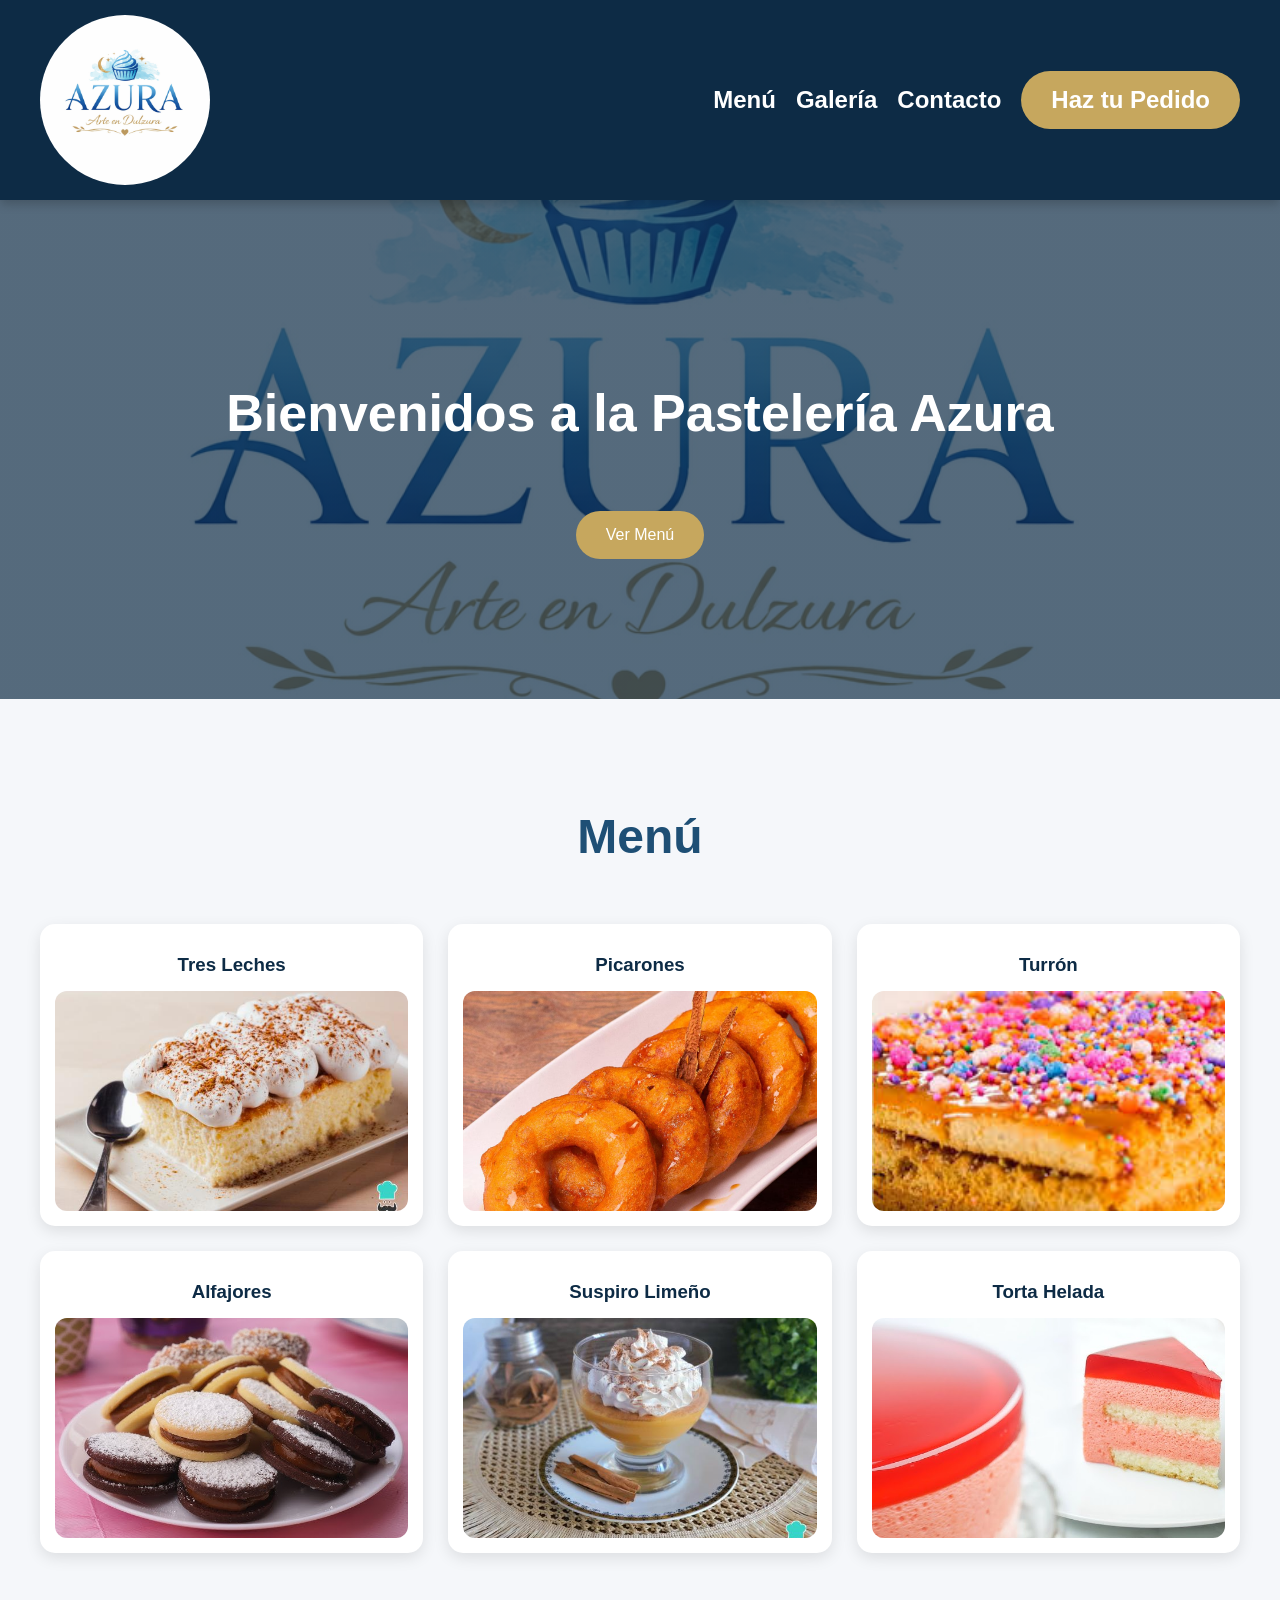
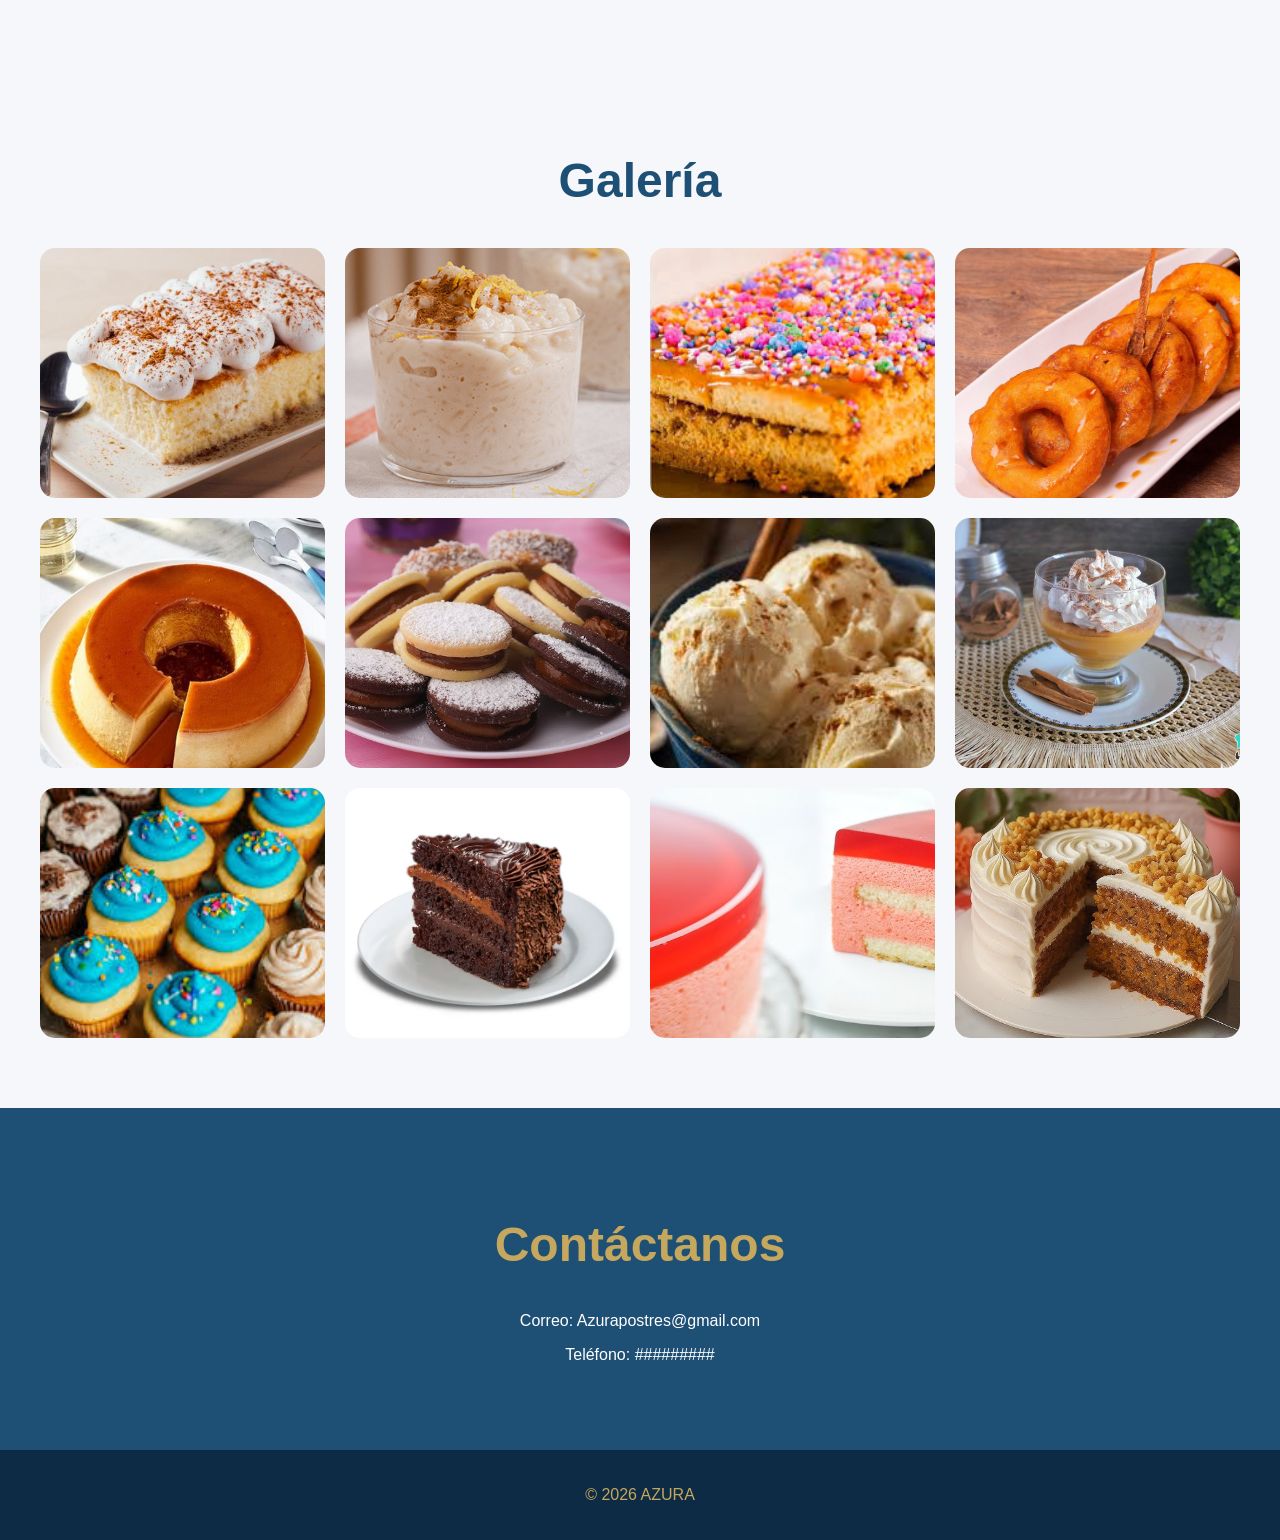
==== index.html @ 16579ecd "Primer commit" ====
<!DOCTYPE html>
<html lang="es">
<head>
<meta charset="UTF-8">
<meta name="viewport" content="width=device-width, initial-scale=1.0">
<title>Pastelería Azura</title>
<link rel="stylesheet" href="estilos.css">
</head>

<body>

<header class="header">
    <img src="images/azura.png" alt="Logo del Restaurante" class="header__logo">

    <nav class="header__nav">
        <a href="#menu" class="header__link">Menú</a>
        <a href="#galeria" class="header__link">Galería</a>
        <a href="#contacto" class="header__link">Contacto</a>
        <a href="pedidos.html" class="hero__button">Haz tu Pedido</a>
    </nav>
</header>

<section id="portada" class="hero">
    <h1 class="hero__title">Bienvenidos a la Pastelería Azura</h1>
    <a href="#menu" class="hero__button">Ver Menú</a>
</section>

<section id="menu">
    <h2>Menú</h2>

    <div class="menu-grid">

        <div class="menu__item">
            <h3 class="menu__name">Tres Leches</h3>
            <img src="images/tres leches.jpg" class="menu__image">
            <div class="menu__info">
                <p>Suave, cremoso e irresistible.</p>
                <span class="menu__price">S/10.90</span>
            </div>
        </div>

        <div class="menu__item">
            <h3 class="menu__name">Picarones</h3>
            <img src="images/picarones.avif" class="menu__image">
            <div class="menu__info">
                <p>Crujientes con miel artesanal.</p>
                <span class="menu__price">S/12.90</span>
            </div>
        </div>

        <div class="menu__item">
            <h3 class="menu__name">Turrón</h3>
            <img src="images/turron.jfif" class="menu__image">
            <div class="menu__info">
                <p>Dulce tradicional peruano.</p>
                <span class="menu__price">S/14.90</span>
            </div>
        </div>

        <div class="menu__item">
            <h3 class="menu__name">Alfajores</h3>
            <img src="images/alfajores.jpg" class="menu__image">
            <div class="menu__info">
                <p>Rellenos de manjar blanco.</p>
                <span class="menu__price">S/18.90</span>
            </div>
        </div>

        <div class="menu__item">
            <h3 class="menu__name">Suspiro Limeño</h3>
            <img src="images/suspiro limeño.jpg" class="menu__image">
            <div class="menu__info">
                <p>Manjar blanco y merengue.</p>
                <span class="menu__price">S/13.90</span>
            </div>
        </div>

        <div class="menu__item">
            <h3 class="menu__name">Torta Helada</h3>
            <img src="images/torta helada.jpg" class="menu__image">
            <div class="menu__info">
                <p>Bizcocho con gelatina y crema.</p>
                <span class="menu__price">S/16.90</span>
            </div>
        </div>

    </div>
</section>
<section id="galeria">
    <h2>Galería</h2>

    <div class="galeria-grid">

        <img src="images/tres leches.jpg">
        <img src="images/arroz leche.jpg">
        <img src="images/turron.jfif">
        <img src="images/picarones.avif">
        <img src="images/crema volteada.jpg">
        <img src="images/alfajores.jpg">
        <img src="images/queso helado.jfif">
        <img src="images/suspiro limeño.jpg">
        <img src="images/cupcake.jfif">
        <img src="images/torta choco.webp">
        <img src="images/torta helada.jpg">
        <img src="images/torta zana.jpg">

    </div>
</section>

<section id="contacto">
    <h2>Contáctanos</h2>
    <p>Correo: Azurapostres@gmail.com</p>
    <p>Teléfono: #########</p>
</section>

<footer>
    <p>© 2026 AZURA</p>
</footer>

</body>
</html>
---- estilos.css ----
html{
    scroll-behavior:smooth;
}

body{
    margin:0;
    padding:0;
    font-family:'Segoe UI',sans-serif;
    background:#F5F7FA;
    color:#0D2B45;
}

/* ================= HEADER ================= */

header{
    position:sticky;
    top:0;
    z-index:1000;
    display:flex;
    justify-content:space-between;
    align-items:center;
    padding:15px 40px;
    background:#0D2B45;
    box-shadow:0 4px 10px rgba(0,0,0,.2);
}

.header__logo{
    width:170px;
    height:170px;
    object-fit:cover;
    border-radius:50%;
    transition:.4s;
}

.header__logo:hover{
    transform:rotate(8deg) scale(1.05);
}

.header__nav{
    display:flex;
    align-items:center;
    justify-content:center;
    gap:20px;
    flex-wrap:nowrap;
}

.header__nav a{
    position:relative;
    color:white;
    text-decoration:none;
    font-size:24px;
    font-weight:bold;
    transition:.3s;
}

.header__nav a:hover{
    color:#C6A75E;
}

.header__nav a{
    margin:0;
    text-decoration:none;
    color:white;
    font-size:24px;
    font-weight:bold;
    position:relative;
    transition:.3s;
    white-space:nowrap;
}

.header__nav a:hover::after{
    width:100%;
}

/* ================= HERO ================= */

#portada{
    padding:140px 20px;
    text-align:center;
    color:white;
    background:
    linear-gradient(rgba(13,43,69,.7),rgba(13,43,69,.7)),
    url("images/azura.png");
    background-size:cover;
    background-position:center;
}

#portada h1{
    font-size:52px;
    animation:aparecer 2s;
}

#portada p{
    font-size:28px;
    color:#C6A75E;
    animation:aparecer 3s;
}

.hero__button{
    display:inline-block;
    margin-top:25px;
    padding:15px 30px;
    text-decoration:none;
    color:white;
    background:#C6A75E;
    border-radius:30px;
    transition:.3s;
}

.hero__button:hover{
    background:#a98a46;
    transform:scale(1.1);
}

/* ================= GENERAL ================= */

section{
    padding:70px 20px;
    text-align:center;
}

h2{
    font-size:48px;
    color:#1E4F75;
}

/* ================= MENU GRID ================= */

.menu-grid{
    display:grid;
    grid-template-columns:repeat(auto-fit,minmax(250px,1fr));
    gap:25px;
    max-width:1200px;
    margin:auto;
    padding:20px;
}

.menu__item{
    position:relative;
    display:grid;
    grid-template-rows:auto auto 1fr;
    background:white;
    padding:15px;
    border-radius:15px;
    box-shadow:0 5px 15px rgba(0,0,0,.1);
    transition:.4s;
}

.menu__item:hover{
    transform:translateY(-10px);
}

.menu__image{
    width:100%;
    height:220px;
    object-fit:cover;
    border-radius:12px;
}

.menu__name{
    margin:15px 0;
}

.menu__info{
    position:absolute;
    inset:0;
    display:flex;
    flex-direction:column;
    justify-content:center;
    align-items:center;
    background:rgba(13,43,69,.95);
    color:white;
    border-radius:15px;
    opacity:0;
    transition:.4s;
    text-align:center;
}

.menu__item:hover .menu__info{
    opacity:1;
}

.menu__price{
    color:#C6A75E;
    font-size:22px;
    font-weight:bold;
}

/* ================= GALERIA ================= */

.galeria-grid{
    display:grid;
    grid-template-columns:repeat(auto-fit,minmax(250px,1fr));
    gap:20px;
    max-width:1200px;
    margin:auto;
}

.galeria-grid img{
    width:100%;
    height:250px;
    object-fit:cover;
    border-radius:15px;
    transition:.4s;
}

.galeria-grid img:hover{
    transform:scale(1.08) rotate(2deg);
}

/* ================= PEDIDOS ================= */

#pedido{
    background:#F0F4F8;
}

.formulario{
    max-width:600px;
    margin:auto;
    display:flex;
    flex-direction:column;
    gap:20px;
}

.formulario input,
.formulario select,
.formulario textarea{
    padding:15px;
    font-size:16px;
    font-family:'Segoe UI',sans-serif;
    border:none;
    border-radius:12px;
    background:white;
    box-shadow:0 3px 10px rgba(0,0,0,.1);
}

.formulario textarea{
    min-height:120px;
    resize:vertical;
}

.formulario input:focus,
.formulario select:focus,
.formulario textarea:focus{
    outline:none;
    border:2px solid #C6A75E;
}

.formulario button{
    padding:15px;
    border:none;
    border-radius:30px;
    background:#0D2B45;
    color:white;
    font-size:18px;
    cursor:pointer;
    transition:.3s;
}

.formulario button:hover{
    background:#C6A75E;
    transform:scale(1.05);
}

/* ================= CONTACTO ================= */

#contacto{
    background:#1E4F75;
    color:white;
}

#contacto h2{
    color:#C6A75E;
}

/* ================= FOOTER ================= */

footer{
    padding:20px;
    text-align:center;
    background:#0D2B45;
    color:#C6A75E;
}

/* ================= ANIMACION ================= */

@keyframes aparecer{
    from{
        opacity:0;
        transform:translateY(30px);
    }

    to{
        opacity:1;
        transform:translateY(0);
    }
}

/* ================= RESPONSIVE ================= */

@media (max-width:767px){

    header{
        flex-direction:column;
        padding:10px;
    }

    .header__logo{
        width:80px;
        height:80px;
        margin-bottom:10px;
    }

    .header__nav{
        flex-wrap:wrap;
        justify-content:center;
        gap:10px;
    }

    .header__nav a{
        font-size:16px;
    }

    #portada{
        padding:100px 15px;
    }

    #portada h1{
        font-size:32px;
    }

    #portada p{
        font-size:20px;
    }

    h2{
        font-size:32px;
    }

    .menu-grid,
    .galeria-grid{
        grid-template-columns:1fr;
    }

    .formulario{
        width:90%;
    }
}

@media (min-width:768px) and (max-width:1199px){

    .header__logo{
        width:140px;
        height:140px;
    }

    .header__nav a{
        font-size:20px;
    }

    #portada h1{
        font-size:42px;
    }

    h2{
        font-size:40px;
    }

    .menu-grid{
        grid-template-columns:repeat(2,1fr);
    }

    .galeria-grid{
        grid-template-columns:repeat(2,1fr);
    }
}

@media (min-width:1200px){

    .menu-grid{
        grid-template-columns:repeat(3,1fr);
    }

    .galeria-grid{
        grid-template-columns:repeat(4,1fr);
    }
}

@media (min-width:1400px){

    .menu-grid,
    .galeria-grid{
        max-width:1400px;
    }

    #portada h1{
        font-size:60px;
    }
}
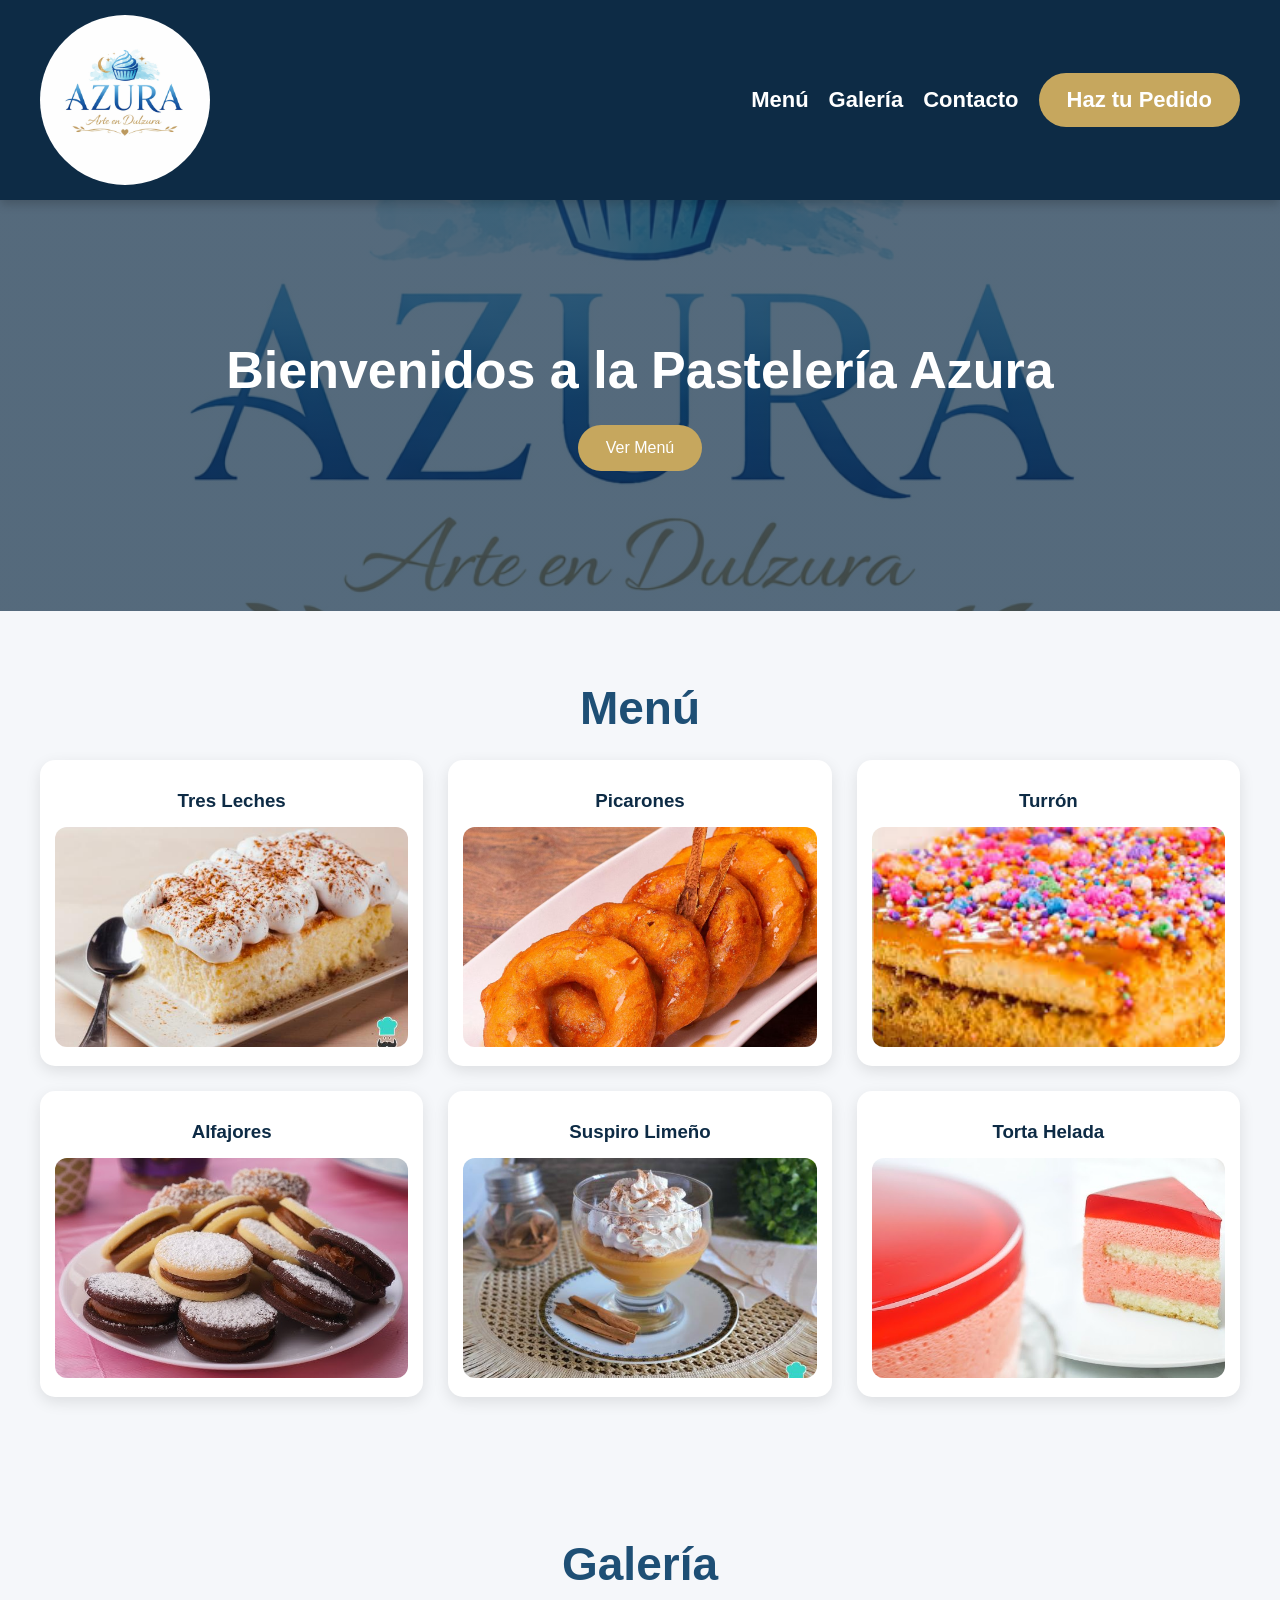
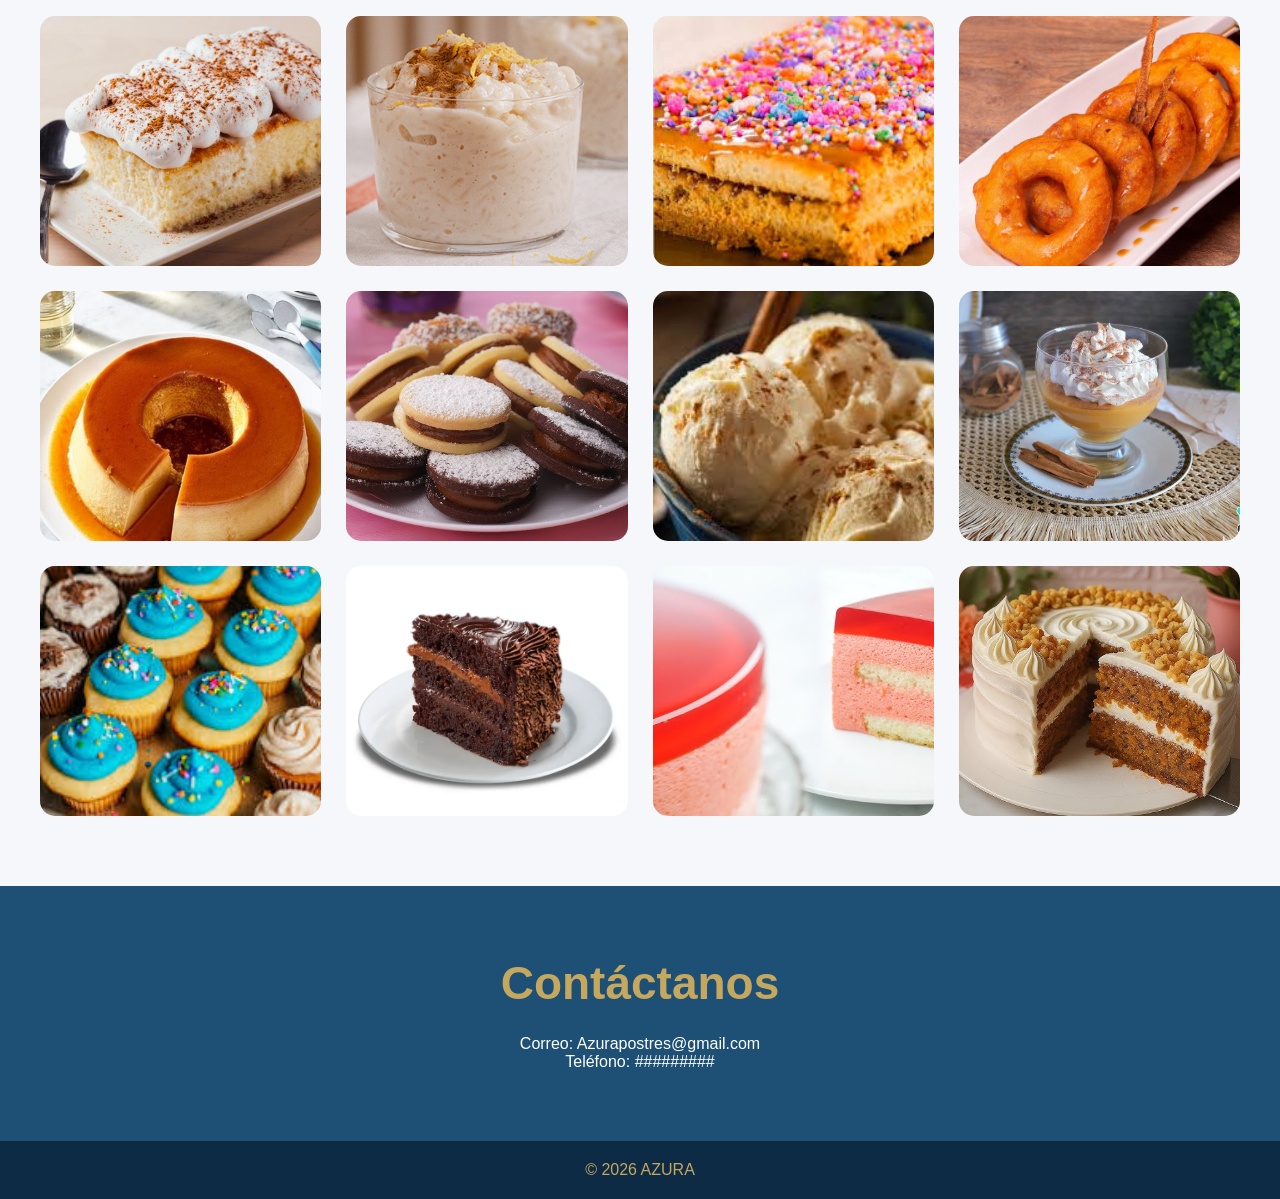
==== commit 67a05e15: "Segundo commit" ====
--- a/index.html
+++ b/index.html
@@ -16,7 +16,7 @@
         <a href="#menu" class="header__link">Menú</a>
         <a href="#galeria" class="header__link">Galería</a>
         <a href="#contacto" class="header__link">Contacto</a>
-        <a href="pedidos.html" class="hero__button">Haz tu Pedido</a>
+        <a href="pedidos.html" class="header__button">Haz tu Pedido</a>
     </nav>
 </header>
 
--- a/estilos.css
+++ b/estilos.css
@@ -1,399 +1,128 @@
-html{
-    scroll-behavior:smooth;
+:root{
+  --primary:#0D2B45;
+  --secondary:#1E4F75;
+  --accent:#C6A75E;
+  --bg:#F5F7FA;
+  --white:#fff;
+  --shadow:0 5px 15px rgba(0,0,0,.1);
+  --radius:15px;
+  --speed:.3s;
 }
 
-body{
-    margin:0;
-    padding:0;
-    font-family:'Segoe UI',sans-serif;
-    background:#F5F7FA;
-    color:#0D2B45;
-}
-
-/* ================= HEADER ================= */
+*{margin:0;padding:0;box-sizing:border-box}
+html{scroll-behavior:smooth}
+body{font-family:'Segoe UI',sans-serif;background:var(--bg);color:var(--primary)}
 
 header{
-    position:sticky;
-    top:0;
-    z-index:1000;
-    display:flex;
-    justify-content:space-between;
-    align-items:center;
-    padding:15px 40px;
-    background:#0D2B45;
-    box-shadow:0 4px 10px rgba(0,0,0,.2);
+position:sticky;top:0;z-index:1000;
+display:flex;justify-content:space-between;align-items:center;
+padding:15px 40px;background:var(--primary);
+box-shadow:0 4px 10px rgba(0,0,0,.2)
 }
 
 .header__logo{
-    width:170px;
-    height:170px;
-    object-fit:cover;
-    border-radius:50%;
-    transition:.4s;
+width:170px;height:170px;border-radius:50%;
+object-fit:cover;transition:.4s
+}
+.header__logo:hover{transform:rotate(8deg) scale(1.05)}
+
+.header__nav{display:flex;align-items:center;gap:20px}
+.header__nav a{
+color:#fff;text-decoration:none;font-size:22px;font-weight:bold;
+position:relative;transition:var(--speed);white-space:nowrap
+}
+.header__nav a::after{
+content:"";position:absolute;left:0;bottom:-5px;width:0;height:3px;
+background:var(--accent);transition:var(--speed)
+}
+.header__nav a:hover{color:var(--accent)}
+.header__nav a:hover::after{width:100%}
+
+.header__button,
+.hero__button{
+display:inline-block;padding:14px 28px;border-radius:30px;
+background:var(--accent);color:#fff;text-decoration:none;
+transition:var(--speed)
+}
+.header__button:hover,.hero__button:hover{
+background:#a98a46;transform:scale(1.05)
+}
+.header__button{margin-top:0}
+.hero__button{margin-top:25px}
+
+#portada{
+padding:140px 20px;text-align:center;color:#fff;
+background:linear-gradient(rgba(13,43,69,.7),rgba(13,43,69,.7)),url("images/azura.png") center/cover no-repeat
+}
+#portada h1{font-size:52px;animation:aparecer 1.5s}
+#portada p{font-size:28px;color:var(--accent)}
+
+section{padding:70px 20px;text-align:center}
+h2{font-size:46px;color:var(--secondary);margin-bottom:25px}
+
+.menu-grid,.galeria-grid{
+display:grid;
+gap:25px;
+max-width:1200px;
+margin:auto
+}
+.menu-grid{grid-template-columns:repeat(auto-fit,minmax(250px,1fr))}
+.galeria-grid{grid-template-columns:repeat(auto-fit,minmax(250px,1fr))}
+
+.menu__item{
+position:relative;background:#fff;border-radius:var(--radius);
+padding:15px;box-shadow:var(--shadow);overflow:hidden;
+transition:.35s
+}
+.menu__item:hover{transform:translateY(-8px)}
+.menu__image{
+width:100%;height:220px;object-fit:cover;border-radius:12px
+}
+.menu__name{margin:15px 0}
+.menu__info{
+position:absolute;inset:0;
+display:flex;flex-direction:column;justify-content:center;align-items:center;
+background:rgba(13,43,69,.93);color:#fff;
+opacity:0;transition:.35s
+}
+.menu__item:hover .menu__info{opacity:1}
+.menu__price{color:var(--accent);font-size:22px;font-weight:bold}
+
+.galeria-grid img{
+width:100%;height:250px;object-fit:cover;
+border-radius:var(--radius);transition:.3s
+}
+.galeria-grid img:hover{transform:scale(1.05)}
+
+#contacto{background:var(--secondary);color:#fff}
+#contacto h2{color:var(--accent)}
+
+footer{
+padding:20px;background:var(--primary);
+text-align:center;color:var(--accent)
 }
 
-.header__logo:hover{
-    transform:rotate(8deg) scale(1.05);
+@keyframes aparecer{
+from{opacity:0;transform:translateY(30px)}
+to{opacity:1;transform:translateY(0)}
 }
 
-.header__nav{
-    display:flex;
-    align-items:center;
-    justify-content:center;
-    gap:20px;
-    flex-wrap:nowrap;
+@media(max-width:767px){
+header{flex-direction:column;padding:10px}
+.header__logo{width:80px;height:80px}
+.header__nav{flex-wrap:wrap;justify-content:center}
+.header__nav a{font-size:16px}
+#portada{padding:100px 15px}
+#portada h1{font-size:32px}
+h2{font-size:32px}
+.menu-grid,.galeria-grid{grid-template-columns:1fr}
 }
 
-.header__nav a{
-    position:relative;
-    color:white;
-    text-decoration:none;
-    font-size:24px;
-    font-weight:bold;
-    transition:.3s;
+@media(min-width:768px) and (max-width:1199px){
+.menu-grid,.galeria-grid{grid-template-columns:repeat(2,1fr)}
 }
 
-.header__nav a:hover{
-    color:#C6A75E;
+@media(min-width:1200px){
+.menu-grid{grid-template-columns:repeat(3,1fr)}
+.galeria-grid{grid-template-columns:repeat(4,1fr)}
 }
-
-.header__nav a{
-    margin:0;
-    text-decoration:none;
-    color:white;
-    font-size:24px;
-    font-weight:bold;
-    position:relative;
-    transition:.3s;
-    white-space:nowrap;
-}
-
-.header__nav a:hover::after{
-    width:100%;
-}
-
-/* ================= HERO ================= */
-
-#portada{
-    padding:140px 20px;
-    text-align:center;
-    color:white;
-    background:
-    linear-gradient(rgba(13,43,69,.7),rgba(13,43,69,.7)),
-    url("images/azura.png");
-    background-size:cover;
-    background-position:center;
-}
-
-#portada h1{
-    font-size:52px;
-    animation:aparecer 2s;
-}
-
-#portada p{
-    font-size:28px;
-    color:#C6A75E;
-    animation:aparecer 3s;
-}
-
-.hero__button{
-    display:inline-block;
-    margin-top:25px;
-    padding:15px 30px;
-    text-decoration:none;
-    color:white;
-    background:#C6A75E;
-    border-radius:30px;
-    transition:.3s;
-}
-
-.hero__button:hover{
-    background:#a98a46;
-    transform:scale(1.1);
-}
-
-/* ================= GENERAL ================= */
-
-section{
-    padding:70px 20px;
-    text-align:center;
-}
-
-h2{
-    font-size:48px;
-    color:#1E4F75;
-}
-
-/* ================= MENU GRID ================= */
-
-.menu-grid{
-    display:grid;
-    grid-template-columns:repeat(auto-fit,minmax(250px,1fr));
-    gap:25px;
-    max-width:1200px;
-    margin:auto;
-    padding:20px;
-}
-
-.menu__item{
-    position:relative;
-    display:grid;
-    grid-template-rows:auto auto 1fr;
-    background:white;
-    padding:15px;
-    border-radius:15px;
-    box-shadow:0 5px 15px rgba(0,0,0,.1);
-    transition:.4s;
-}
-
-.menu__item:hover{
-    transform:translateY(-10px);
-}
-
-.menu__image{
-    width:100%;
-    height:220px;
-    object-fit:cover;
-    border-radius:12px;
-}
-
-.menu__name{
-    margin:15px 0;
-}
-
-.menu__info{
-    position:absolute;
-    inset:0;
-    display:flex;
-    flex-direction:column;
-    justify-content:center;
-    align-items:center;
-    background:rgba(13,43,69,.95);
-    color:white;
-    border-radius:15px;
-    opacity:0;
-    transition:.4s;
-    text-align:center;
-}
-
-.menu__item:hover .menu__info{
-    opacity:1;
-}
-
-.menu__price{
-    color:#C6A75E;
-    font-size:22px;
-    font-weight:bold;
-}
-
-/* ================= GALERIA ================= */
-
-.galeria-grid{
-    display:grid;
-    grid-template-columns:repeat(auto-fit,minmax(250px,1fr));
-    gap:20px;
-    max-width:1200px;
-    margin:auto;
-}
-
-.galeria-grid img{
-    width:100%;
-    height:250px;
-    object-fit:cover;
-    border-radius:15px;
-    transition:.4s;
-}
-
-.galeria-grid img:hover{
-    transform:scale(1.08) rotate(2deg);
-}
-
-/* ================= PEDIDOS ================= */
-
-#pedido{
-    background:#F0F4F8;
-}
-
-.formulario{
-    max-width:600px;
-    margin:auto;
-    display:flex;
-    flex-direction:column;
-    gap:20px;
-}
-
-.formulario input,
-.formulario select,
-.formulario textarea{
-    padding:15px;
-    font-size:16px;
-    font-family:'Segoe UI',sans-serif;
-    border:none;
-    border-radius:12px;
-    background:white;
-    box-shadow:0 3px 10px rgba(0,0,0,.1);
-}
-
-.formulario textarea{
-    min-height:120px;
-    resize:vertical;
-}
-
-.formulario input:focus,
-.formulario select:focus,
-.formulario textarea:focus{
-    outline:none;
-    border:2px solid #C6A75E;
-}
-
-.formulario button{
-    padding:15px;
-    border:none;
-    border-radius:30px;
-    background:#0D2B45;
-    color:white;
-    font-size:18px;
-    cursor:pointer;
-    transition:.3s;
-}
-
-.formulario button:hover{
-    background:#C6A75E;
-    transform:scale(1.05);
-}
-
-/* ================= CONTACTO ================= */
-
-#contacto{
-    background:#1E4F75;
-    color:white;
-}
-
-#contacto h2{
-    color:#C6A75E;
-}
-
-/* ================= FOOTER ================= */
-
-footer{
-    padding:20px;
-    text-align:center;
-    background:#0D2B45;
-    color:#C6A75E;
-}
-
-/* ================= ANIMACION ================= */
-
-@keyframes aparecer{
-    from{
-        opacity:0;
-        transform:translateY(30px);
-    }
-
-    to{
-        opacity:1;
-        transform:translateY(0);
-    }
-}
-
-/* ================= RESPONSIVE ================= */
-
-@media (max-width:767px){
-
-    header{
-        flex-direction:column;
-        padding:10px;
-    }
-
-    .header__logo{
-        width:80px;
-        height:80px;
-        margin-bottom:10px;
-    }
-
-    .header__nav{
-        flex-wrap:wrap;
-        justify-content:center;
-        gap:10px;
-    }
-
-    .header__nav a{
-        font-size:16px;
-    }
-
-    #portada{
-        padding:100px 15px;
-    }
-
-    #portada h1{
-        font-size:32px;
-    }
-
-    #portada p{
-        font-size:20px;
-    }
-
-    h2{
-        font-size:32px;
-    }
-
-    .menu-grid,
-    .galeria-grid{
-        grid-template-columns:1fr;
-    }
-
-    .formulario{
-        width:90%;
-    }
-}
-
-@media (min-width:768px) and (max-width:1199px){
-
-    .header__logo{
-        width:140px;
-        height:140px;
-    }
-
-    .header__nav a{
-        font-size:20px;
-    }
-
-    #portada h1{
-        font-size:42px;
-    }
-
-    h2{
-        font-size:40px;
-    }
-
-    .menu-grid{
-        grid-template-columns:repeat(2,1fr);
-    }
-
-    .galeria-grid{
-        grid-template-columns:repeat(2,1fr);
-    }
-}
-
-@media (min-width:1200px){
-
-    .menu-grid{
-        grid-template-columns:repeat(3,1fr);
-    }
-
-    .galeria-grid{
-        grid-template-columns:repeat(4,1fr);
-    }
-}
-
-@media (min-width:1400px){
-
-    .menu-grid,
-    .galeria-grid{
-        max-width:1400px;
-    }
-
-    #portada h1{
-        font-size:60px;
-    }
-}
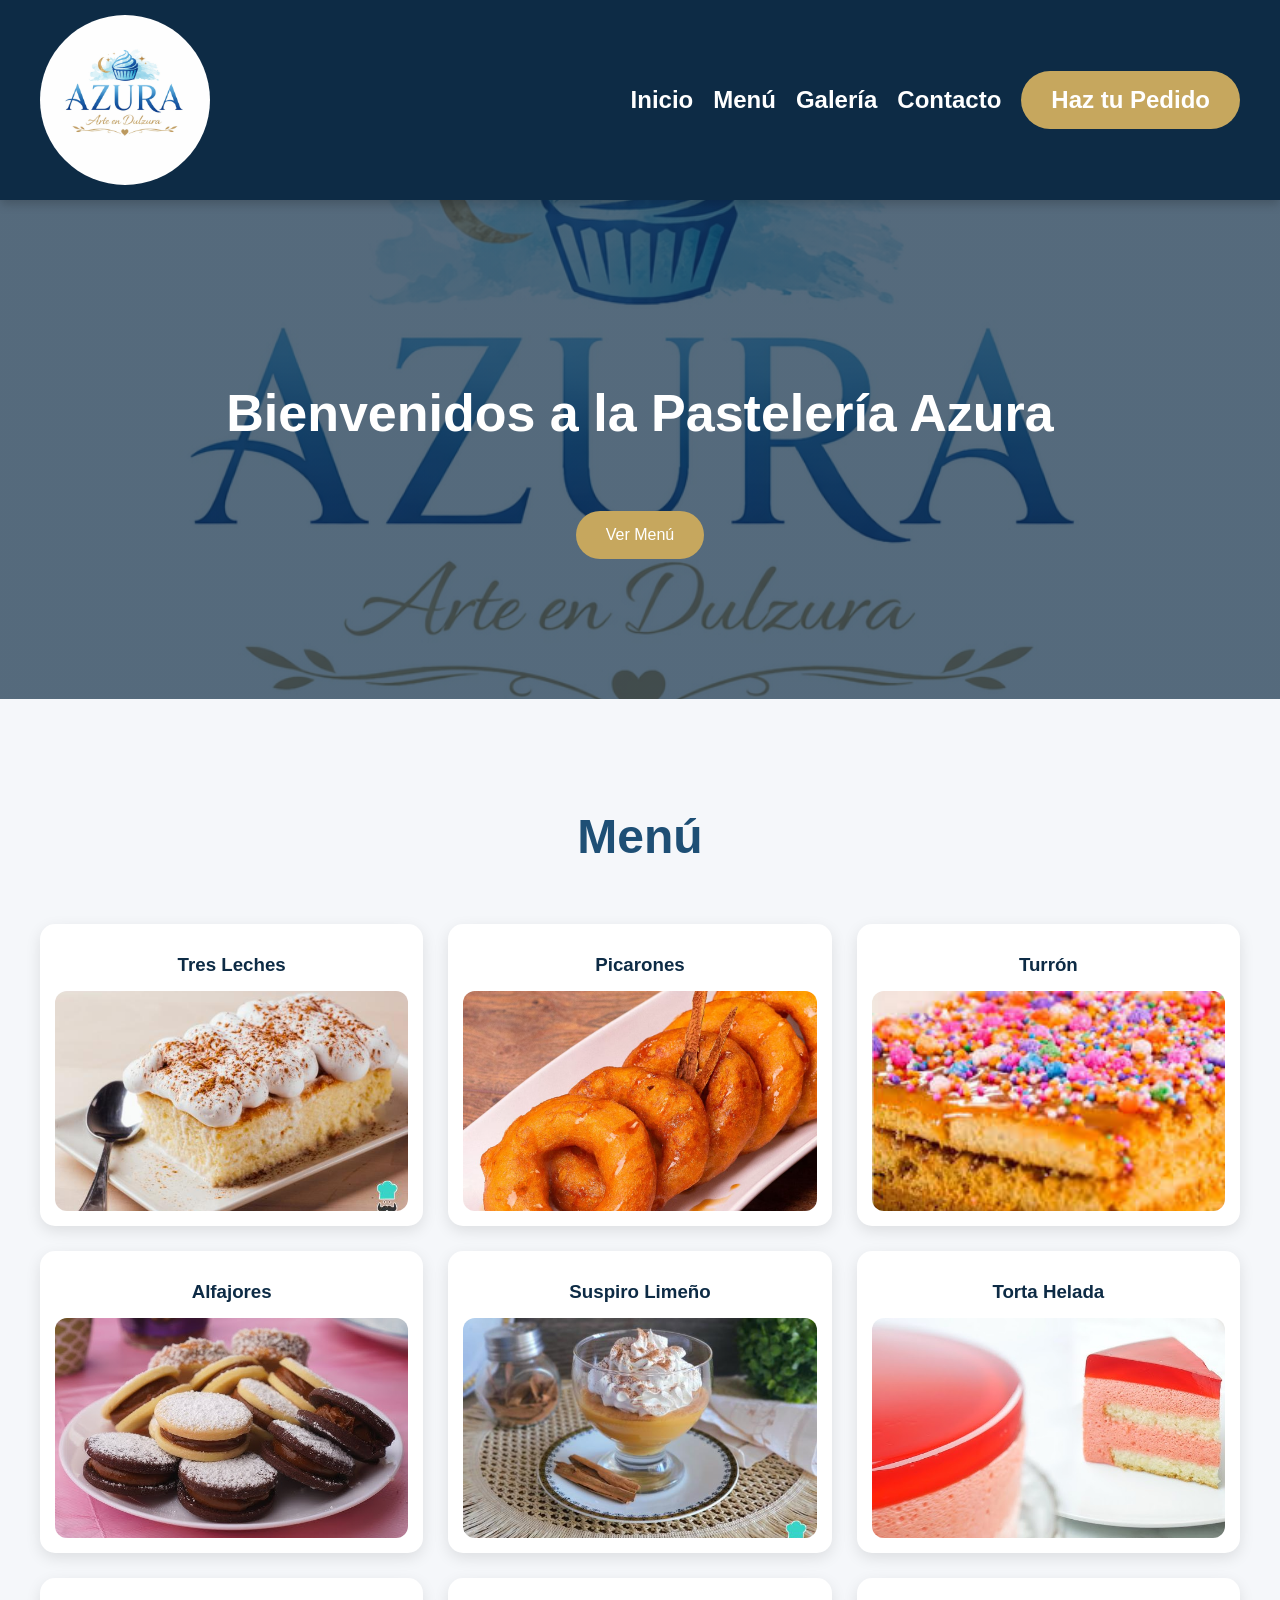
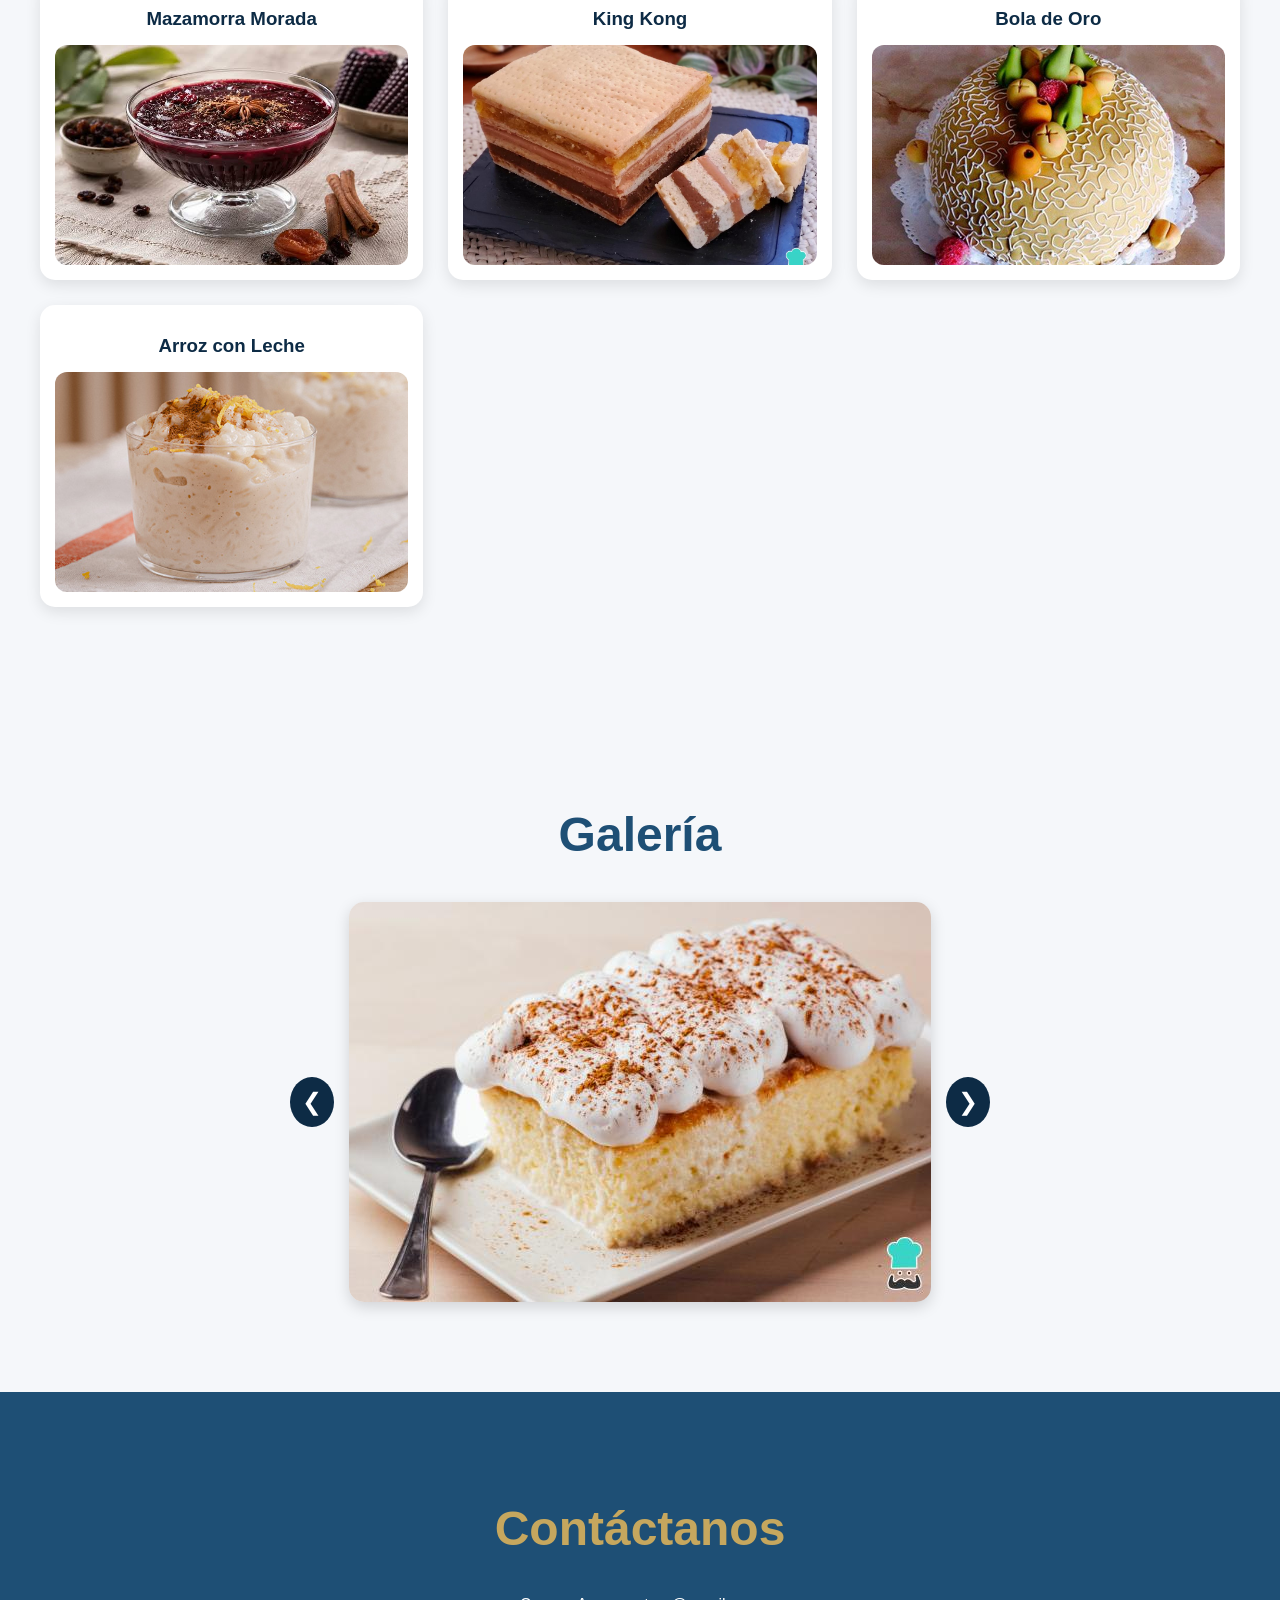
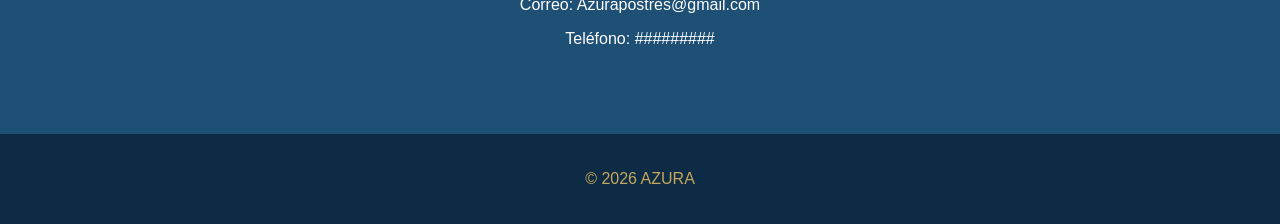
==== commit a26a2177: "Final" ====
--- a/index.html
+++ b/index.html
@@ -12,110 +12,151 @@
 <header class="header">
     <img src="images/azura.png" alt="Logo del Restaurante" class="header__logo">
 
-    <nav class="header__nav">
-        <a href="#menu" class="header__link">Menú</a>
-        <a href="#galeria" class="header__link">Galería</a>
-        <a href="#contacto" class="header__link">Contacto</a>
-        <a href="pedidos.html" class="header__button">Haz tu Pedido</a>
+    <button class="header__hamburger" id="hamburger" aria-label="Abrir menú">
+        <span class="hamburger-line"></span>
+        <span class="hamburger-line"></span>
+        <span class="hamburger-line"></span>
+    </button>
+
+    <nav class="header__nav" id="nav-menu">
+        <a href="index.html" class="header__link">Inicio</a>
+        <a href="menu.html" class="header__link">Menú</a>
+        <a href="galeria.html" class="header__link">Galería</a>
+        <a href="pedidos.html" class="header__link">Contacto</a>
+        <a href="pedidos.html" class="hero__button">Haz tu Pedido</a>
     </nav>
 </header>
+<main>
+    <section id="portada" class="hero">
+        <h1 class="hero__title">Bienvenidos a la Pastelería Azura</h1>
+        <a href="#menu" class="hero__button">Ver Menú</a>
+    </section>
 
-<section id="portada" class="hero">
-    <h1 class="hero__title">Bienvenidos a la Pastelería Azura</h1>
-    <a href="#menu" class="hero__button">Ver Menú</a>
-</section>
+    <section id="menu">
+        <h2>Menú</h2>
+        <div class="menu-grid">
+            <div class="menu__item">
+                <h3 class="menu__name">Tres Leches</h3>
+                <img src="images/tres leches.jpg" class="menu__image" alt="Tres leches">
+                <div class="menu__info">
+                    <p>Suave, cremoso e irresistible.</p>
+                    <span class="menu__price">S/10.90</span>
+                </div>
+            </div>
+            <div class="menu__item">
+                <h3 class="menu__name">Picarones</h3>
+                <img src="images/picarones.avif" class="menu__image" alt="Picarones">
+                <div class="menu__info">
+                    <p>Crujientes con miel artesanal.</p>
+                    <span class="menu__price">S/12.90</span>
+                </div>
+            </div>
+            <div class="menu__item">
+                <h3 class="menu__name">Turrón</h3>
+                <img src="images/turron.jfif" class="menu__image" alt="Turrón">
+                <div class="menu__info">
+                    <p>Dulce tradicional peruano.</p>
+                    <span class="menu__price">S/14.90</span>
+                </div>
+            </div>
+            <div class="menu__item">
+                <h3 class="menu__name">Alfajores</h3>
+                <img src="images/alfajores.jpg" class="menu__image" alt="Alfajores">
+                <div class="menu__info">
+                    <p>Rellenos de manjar blanco.</p>
+                    <span class="menu__price">S/18.90</span>
+                </div>
+            </div>
+            <div class="menu__item">
+                <h3 class="menu__name">Suspiro Limeño</h3>
+                <img src="images/suspiro limeño.jpg" class="menu__image" alt="Suspiro Limeño">
+                <div class="menu__info">
+                    <p>Manjar blanco y merengue.</p>
+                    <span class="menu__price">S/13.90</span>
+                </div>
+            </div>
+            <div class="menu__item">
+                <h3 class="menu__name">Torta Helada</h3>
+                <img src="images/torta helada.jpg" class="menu__image" alt="Torta helada">
+                <div class="menu__info">
+                    <p>Bizcocho con gelatina y crema.</p>
+                    <span class="menu__price">S/16.90</span>
+                </div>
+            </div>
+            <div class="menu__item">
+                <h3 class="menu__name">Mazamorra Morada</h3>
+                <img src="images/Mazzamorra.jpg" class="menu__image" alt="Mazamorra Morada">
 
-<section id="menu">
-    <h2>Menú</h2>
+                <div class="menu__info">
+                    <p>Clásico limeño de maíz morado.</p>
+                    <span class="menu__price">S/10.90</span>
+                </div>
+            </div>
 
-    <div class="menu-grid">
+            <div class="menu__item">
+                <h3 class="menu__name">King Kong</h3>
+                <img src="images/kingkong.jpg" class="menu__image" alt="King Kong">
 
-        <div class="menu__item">
-            <h3 class="menu__name">Tres Leches</h3>
-            <img src="images/tres leches.jpg" class="menu__image">
-            <div class="menu__info">
-                <p>Suave, cremoso e irresistible.</p>
-                <span class="menu__price">S/10.90</span>
+                <div class="menu__info">
+                    <p>Dulce tradicional norteño en capas.</p>
+                    <span class="menu__price">S/22.90</span>
+                </div>
+            </div>
+
+            <div class="menu__item">
+                <h3 class="menu__name">Bola de Oro</h3>
+                <img src="images/bolaoro.jpg" class="menu__image" alt="Bola de Oro">
+
+                <div class="menu__info">
+                    <p>Elegante postre colonial de maná.</p>
+                    <span class="menu__price">S/45.90</span>
+                </div>
+            </div>
+            <div class="menu__item">
+                <h3 class="menu__name">Arroz con Leche</h3>
+                <img src="images/arroz leche.jpg" class="menu__image" alt="Arroz con Leche">
+
+                <div class="menu__info">
+                    <p>Clásico, cremoso y reconfortante.</p>
+                    <span class="menu__price">S/10.90</span>
+                </div>
             </div>
         </div>
+    </section>
 
-        <div class="menu__item">
-            <h3 class="menu__name">Picarones</h3>
-            <img src="images/picarones.avif" class="menu__image">
-            <div class="menu__info">
-                <p>Crujientes con miel artesanal.</p>
-                <span class="menu__price">S/12.90</span>
+    <section id="galeria">
+        <h2>Galería</h2>
+        <!-- ¡NUEVO CARRUSEL AQUÍ! -->
+        <div class="carrusel">
+            <button id="btn-prev" class="carrusel__btn">&#10094;</button>
+            <div class="carrusel__contenedor">
+                <div class="carrusel__pista" id="pista">
+                    <img src="images/tres leches.jpg" class="carrusel__img" alt="Tres Leches">
+                    <img src="images/arroz leche.jpg" class="carrusel__img" alt="Arroz con leche">
+                    <img src="images/turron.jfif" class="carrusel__img" alt="Turrón">
+                    <img src="images/picarones.avif" class="carrusel__img" alt="Picarones">
+                    <img src="images/crema volteada.jpg" class="carrusel__img" alt="Crema Volteada">
+                    <img src="images/alfajores.jpg" class="carrusel__img" alt="Alfajores">
+                    <img src="images/Mazzamorra.jpg" class="carrusel__img" alt="Mazamorra Morada">
+                    <img src="images/kingkong.jpg" class="carrusel__img" alt="King Kong">
+                    <img src="images/bolaoro.jpg" class="carrusel__img" alt="Bola de Oro">
+                    
+                </div>
             </div>
+            <button id="btn-next" class="carrusel__btn">&#10095;</button>
         </div>
+    </section>
 
-        <div class="menu__item">
-            <h3 class="menu__name">Turrón</h3>
-            <img src="images/turron.jfif" class="menu__image">
-            <div class="menu__info">
-                <p>Dulce tradicional peruano.</p>
-                <span class="menu__price">S/14.90</span>
-            </div>
-        </div>
-
-        <div class="menu__item">
-            <h3 class="menu__name">Alfajores</h3>
-            <img src="images/alfajores.jpg" class="menu__image">
-            <div class="menu__info">
-                <p>Rellenos de manjar blanco.</p>
-                <span class="menu__price">S/18.90</span>
-            </div>
-        </div>
-
-        <div class="menu__item">
-            <h3 class="menu__name">Suspiro Limeño</h3>
-            <img src="images/suspiro limeño.jpg" class="menu__image">
-            <div class="menu__info">
-                <p>Manjar blanco y merengue.</p>
-                <span class="menu__price">S/13.90</span>
-            </div>
-        </div>
-
-        <div class="menu__item">
-            <h3 class="menu__name">Torta Helada</h3>
-            <img src="images/torta helada.jpg" class="menu__image">
-            <div class="menu__info">
-                <p>Bizcocho con gelatina y crema.</p>
-                <span class="menu__price">S/16.90</span>
-            </div>
-        </div>
-
-    </div>
-</section>
-<section id="galeria">
-    <h2>Galería</h2>
-
-    <div class="galeria-grid">
-
-        <img src="images/tres leches.jpg">
-        <img src="images/arroz leche.jpg">
-        <img src="images/turron.jfif">
-        <img src="images/picarones.avif">
-        <img src="images/crema volteada.jpg">
-        <img src="images/alfajores.jpg">
-        <img src="images/queso helado.jfif">
-        <img src="images/suspiro limeño.jpg">
-        <img src="images/cupcake.jfif">
-        <img src="images/torta choco.webp">
-        <img src="images/torta helada.jpg">
-        <img src="images/torta zana.jpg">
-
-    </div>
-</section>
-
-<section id="contacto">
-    <h2>Contáctanos</h2>
-    <p>Correo: Azurapostres@gmail.com</p>
-    <p>Teléfono: #########</p>
-</section>
+    <section id="contacto">
+        <h2>Contáctanos</h2>
+        <p>Correo: Azurapostres@gmail.com</p>
+        <p>Teléfono: #########</p>
+    </section>
+</main>
 
 <footer>
     <p>© 2026 AZURA</p>
 </footer>
-
+<script src="script.js"></script>
 </body>
 </html>
--- a/estilos.css
+++ b/estilos.css
@@ -1,128 +1,478 @@
-:root{
-  --primary:#0D2B45;
-  --secondary:#1E4F75;
-  --accent:#C6A75E;
-  --bg:#F5F7FA;
-  --white:#fff;
-  --shadow:0 5px 15px rgba(0,0,0,.1);
-  --radius:15px;
-  --speed:.3s;
-}
-
-*{margin:0;padding:0;box-sizing:border-box}
-html{scroll-behavior:smooth}
-body{font-family:'Segoe UI',sans-serif;background:var(--bg);color:var(--primary)}
-
-header{
-position:sticky;top:0;z-index:1000;
-display:flex;justify-content:space-between;align-items:center;
-padding:15px 40px;background:var(--primary);
-box-shadow:0 4px 10px rgba(0,0,0,.2)
-}
-
-.header__logo{
-width:170px;height:170px;border-radius:50%;
-object-fit:cover;transition:.4s
-}
-.header__logo:hover{transform:rotate(8deg) scale(1.05)}
-
-.header__nav{display:flex;align-items:center;gap:20px}
-.header__nav a{
-color:#fff;text-decoration:none;font-size:22px;font-weight:bold;
-position:relative;transition:var(--speed);white-space:nowrap
-}
-.header__nav a::after{
-content:"";position:absolute;left:0;bottom:-5px;width:0;height:3px;
-background:var(--accent);transition:var(--speed)
-}
-.header__nav a:hover{color:var(--accent)}
-.header__nav a:hover::after{width:100%}
-
-.header__button,
-.hero__button{
-display:inline-block;padding:14px 28px;border-radius:30px;
-background:var(--accent);color:#fff;text-decoration:none;
-transition:var(--speed)
-}
-.header__button:hover,.hero__button:hover{
-background:#a98a46;transform:scale(1.05)
-}
-.header__button{margin-top:0}
-.hero__button{margin-top:25px}
-
-#portada{
-padding:140px 20px;text-align:center;color:#fff;
-background:linear-gradient(rgba(13,43,69,.7),rgba(13,43,69,.7)),url("images/azura.png") center/cover no-repeat
-}
-#portada h1{font-size:52px;animation:aparecer 1.5s}
-#portada p{font-size:28px;color:var(--accent)}
-
-section{padding:70px 20px;text-align:center}
-h2{font-size:46px;color:var(--secondary);margin-bottom:25px}
-
-.menu-grid,.galeria-grid{
-display:grid;
-gap:25px;
-max-width:1200px;
-margin:auto
-}
-.menu-grid{grid-template-columns:repeat(auto-fit,minmax(250px,1fr))}
-.galeria-grid{grid-template-columns:repeat(auto-fit,minmax(250px,1fr))}
-
-.menu__item{
-position:relative;background:#fff;border-radius:var(--radius);
-padding:15px;box-shadow:var(--shadow);overflow:hidden;
-transition:.35s
-}
-.menu__item:hover{transform:translateY(-8px)}
-.menu__image{
-width:100%;height:220px;object-fit:cover;border-radius:12px
-}
-.menu__name{margin:15px 0}
-.menu__info{
-position:absolute;inset:0;
-display:flex;flex-direction:column;justify-content:center;align-items:center;
-background:rgba(13,43,69,.93);color:#fff;
-opacity:0;transition:.35s
-}
-.menu__item:hover .menu__info{opacity:1}
-.menu__price{color:var(--accent);font-size:22px;font-weight:bold}
-
-.galeria-grid img{
-width:100%;height:250px;object-fit:cover;
-border-radius:var(--radius);transition:.3s
-}
-.galeria-grid img:hover{transform:scale(1.05)}
-
-#contacto{background:var(--secondary);color:#fff}
-#contacto h2{color:var(--accent)}
-
-footer{
-padding:20px;background:var(--primary);
-text-align:center;color:var(--accent)
-}
-
-@keyframes aparecer{
-from{opacity:0;transform:translateY(30px)}
-to{opacity:1;transform:translateY(0)}
-}
-
-@media(max-width:767px){
-header{flex-direction:column;padding:10px}
-.header__logo{width:80px;height:80px}
-.header__nav{flex-wrap:wrap;justify-content:center}
-.header__nav a{font-size:16px}
-#portada{padding:100px 15px}
-#portada h1{font-size:32px}
-h2{font-size:32px}
-.menu-grid,.galeria-grid{grid-template-columns:1fr}
-}
-
-@media(min-width:768px) and (max-width:1199px){
-.menu-grid,.galeria-grid{grid-template-columns:repeat(2,1fr)}
-}
-
-@media(min-width:1200px){
-.menu-grid{grid-template-columns:repeat(3,1fr)}
-.galeria-grid{grid-template-columns:repeat(4,1fr)}
-}
+html {
+    scroll-behavior: smooth;
+}
+
+body {
+    margin: 0;
+    padding: 0;
+    font-family: 'Segoe UI', sans-serif;
+    background: #F5F7FA;
+    color: #0D2B45;
+}
+
+/* ================= HEADER ================= */
+header {
+    position: sticky;
+    top: 0;
+    z-index: 1000;
+    display: flex;
+    justify-content: space-between;
+    align-items: center;
+    padding: 15px 40px;
+    background: #0D2B45;
+    box-shadow: 0 4px 10px rgba(0,0,0,.2);
+}
+
+.header__logo {
+    width: 170px;
+    height: 170px;
+    object-fit: cover;
+    border-radius: 50%;
+    transition: .4s;
+}
+
+.header__logo:hover {
+    transform: rotate(8deg) scale(1.05);
+}
+
+.header__nav {
+    display: flex;
+    align-items: center;
+    justify-content: center;
+    gap: 20px;
+    flex-wrap: nowrap;
+}
+
+/* Enlaces del Header (Optimizados y fusionados) */
+.header__nav a {
+    margin: 0;
+    position: relative;
+    color: white;
+    text-decoration: none;
+    font-size: 24px;
+    font-weight: bold;
+    transition: .3s;
+    white-space: nowrap;
+}
+
+.header__nav a:hover {
+    color: #C6A75E;
+}
+
+.header__nav a:hover::after {
+    width: 100%;
+}
+
+/* ================= HAMBURGUESA (Oculta en Desktop) ================= */
+.header__hamburger {
+    display: none;
+    background: transparent;
+    border: none;
+    cursor: pointer;
+    flex-direction: column;
+    gap: 5px;
+}
+
+.hamburger-line {
+    width: 30px;
+    height: 4px;
+    background-color: white;
+    border-radius: 2px;
+    transition: 0.3s ease;
+}
+
+/* ================= HERO ================= */
+#portada {
+    padding: 140px 20px;
+    text-align: center;
+    color: white;
+    background:
+    linear-gradient(rgba(13,43,69,.7), rgba(13,43,69,.7)),
+    url("images/azura.png");
+    background-size: cover;
+    background-position: center;
+}
+
+#portada h1 {
+    font-size: 52px;
+    animation: aparecer 2s;
+}
+
+#portada p {
+    font-size: 28px;
+    color: #C6A75E;
+    animation: aparecer 3s;
+}
+
+.hero__button {
+    display: inline-block;
+    margin-top: 25px;
+    padding: 15px 30px;
+    text-decoration: none;
+    color: white;
+    background: #C6A75E;
+    border-radius: 30px;
+    transition: .3s;
+}
+
+.hero__button:hover {
+    background: #a98a46;
+    transform: scale(1.1);
+}
+
+/* ================= GENERAL ================= */
+section {
+    padding: 70px 20px;
+    text-align: center;
+}
+
+h2 {
+    font-size: 48px;
+    color: #1E4F75;
+}
+
+/* ================= MENU GRID ================= */
+.menu-grid {
+    display: grid;
+    grid-template-columns: repeat(auto-fit, minmax(250px, 1fr));
+    gap: 25px;
+    max-width: 1200px;
+    margin: auto;
+    padding: 20px;
+}
+
+.menu__item {
+    position: relative;
+    display: grid;
+    grid-template-rows: auto auto 1fr;
+    background: white;
+    padding: 15px;
+    border-radius: 15px;
+    box-shadow: 0 5px 15px rgba(0,0,0,.1);
+    transition: .4s;
+}
+
+.menu__item:hover {
+    transform: translateY(-10px);
+}
+
+.menu__image {
+    width: 100%;
+    height: 220px;
+    object-fit: cover;
+    border-radius: 12px;
+}
+
+.menu__name {
+    margin: 15px 0;
+}
+
+.menu__info {
+    position: absolute;
+    inset: 0;
+    display: flex;
+    flex-direction: column;
+    justify-content: center;
+    align-items: center;
+    background: rgba(13,43,69,.95);
+    color: white;
+    border-radius: 15px;
+    opacity: 0;
+    transition: .4s;
+    text-align: center;
+}
+
+.menu__item:hover .menu__info {
+    opacity: 1;
+}
+
+.menu__price {
+    color: #C6A75E;
+    font-size: 22px;
+    font-weight: bold;
+}
+
+/* ================= GALERIA ================= */
+.galeria-grid {
+    display: grid;
+    grid-template-columns: repeat(auto-fit, minmax(250px, 1fr));
+    gap: 20px;
+    max-width: 1200px;
+    margin: auto;
+}
+
+.galeria-grid img {
+    width: 100%;
+    height: 250px;
+    object-fit: cover;
+    border-radius: 15px;
+    transition: .4s;
+}
+
+.galeria-grid img:hover {
+    transform: scale(1.08) rotate(2deg);
+}
+
+/* ================= PEDIDOS ================= */
+#pedido {
+    background: #F0F4F8;
+}
+
+.formulario {
+    max-width: 600px;
+    margin: auto;
+    display: flex;
+    flex-direction: column;
+    gap: 20px;
+}
+
+.formulario input,
+.formulario select,
+.formulario textarea {
+    padding: 15px;
+    font-size: 16px;
+    font-family: 'Segoe UI', sans-serif;
+    border: none;
+    border-radius: 12px;
+    background: white;
+    box-shadow: 0 3px 10px rgba(0,0,0,.1);
+}
+
+.formulario textarea {
+    min-height: 120px;
+    resize: vertical;
+}
+
+.formulario input:focus,
+.formulario select:focus,
+.formulario textarea:focus {
+    outline: none;
+    border: 2px solid #C6A75E;
+}
+
+.formulario button {
+    padding: 15px;
+    border: none;
+    border-radius: 30px;
+    background: #0D2B45;
+    color: white;
+    font-size: 18px;
+    cursor: pointer;
+    transition: .3s;
+}
+
+.formulario button:hover {
+    background: #C6A75E;
+    transform: scale(1.05);
+}
+
+/* ================= CONTACTO ================= */
+#contacto {
+    background: #1E4F75;
+    color: white;
+}
+
+#contacto h2 {
+    color: #C6A75E;
+}
+
+/* ================= FOOTER ================= */
+footer {
+    padding: 20px;
+    text-align: center;
+    background: #0D2B45;
+    color: #C6A75E;
+}
+
+/* ================= ANIMACION ================= */
+@keyframes aparecer {
+    from {
+        opacity: 0;
+        transform: translateY(30px);
+    }
+    to {
+        opacity: 1;
+        transform: translateY(0);
+    }
+}
+
+/* ================= RESPONSIVE ================= */
+
+/* Móviles (Unificamos los dos bloques que tenías) */
+@media (max-width:767px) {
+    header {
+        flex-direction: row; 
+        justify-content: space-between;
+        padding: 10px;
+    }
+
+    .header__logo {
+        width: 60px;
+        height: 60px;
+        margin-bottom: 0;
+    }
+
+    .header__hamburger {
+        display: flex;
+    }
+
+    .header__hamburger.active .hamburger-line:nth-child(1) {
+        transform: translateY(9px) rotate(45deg);
+    }
+    .header__hamburger.active .hamburger-line:nth-child(2) {
+        opacity: 0;
+    }
+    .header__hamburger.active .hamburger-line:nth-child(3) {
+        transform: translateY(-9px) rotate(-45deg);
+    }
+
+    .header__nav {
+        position: absolute;
+        top: 100%;
+        left: 0;
+        width: 100%;
+        background: #0D2B45;
+        flex-direction: column;
+        padding: 20px 0;
+        clip-path: polygon(0 0, 100% 0, 100% 0, 0 0);
+        transition: clip-path 0.4s ease-in-out;
+        gap: 15px;
+    }
+
+    .header__nav.active {
+        clip-path: polygon(0 0, 100% 0, 100% 100%, 0 100%);
+    }
+
+    .header__nav a {
+        font-size: 16px;
+    }
+
+    #portada {
+        padding: 100px 15px;
+    }
+
+    #portada h1 {
+        font-size: 32px;
+    }
+
+    #portada p {
+        font-size: 20px;
+    }
+
+    h2 {
+        font-size: 32px;
+    }
+
+    .menu-grid,
+    .galeria-grid {
+        grid-template-columns: 1fr;
+    }
+
+    .formulario {
+        width: 90%;
+    }
+}
+
+@media (min-width:768px) and (max-width:1199px) {
+    .header__logo {
+        width: 140px;
+        height: 140px;
+    }
+
+    .header__nav a {
+        font-size: 20px;
+    }
+
+    #portada h1 {
+        font-size: 42px;
+    }
+
+    h2 {
+        font-size: 40px;
+    }
+
+    .menu-grid,
+    .galeria-grid {
+        grid-template-columns: repeat(2, 1fr);
+    }
+}
+
+@media (min-width:1200px) {
+    .menu-grid {
+        grid-template-columns: repeat(3, 1fr);
+    }
+
+    .galeria-grid {
+        grid-template-columns: repeat(4, 1fr);
+    }
+}
+
+@media (min-width:1400px) {
+    .menu-grid,
+    .galeria-grid {
+        max-width: 1400px;
+    }
+
+    #portada h1 {
+        font-size: 60px;
+    }
+}
+
+.carrusel {
+    display: flex;
+    align-items: center;
+    justify-content: center;
+    gap: 15px;
+    max-width: 700px;
+    margin: 20px auto;
+    position: relative;
+}
+
+.carrusel__contenedor {
+    overflow: hidden;
+    width: 100%;
+    border-radius: 15px;
+    box-shadow: 0 5px 15px rgba(0,0,0,.15);
+}
+
+.carrusel__pista {
+    display: flex;
+    transition: transform 0.5s ease-in-out;
+}
+
+.carrusel__img {
+    min-width: 100%;
+    height: 400px;
+    object-fit: cover;
+}
+
+.carrusel__btn {
+    background: #0D2B45;
+    color: white;
+    border: none;
+    width: 50px;
+    height: 50px;
+    font-size: 24px;
+    border-radius: 50%;
+    cursor: pointer;
+    transition: 0.3s;
+    display: flex;
+    justify-content: center;
+    align-items: center;
+}
+
+.carrusel__btn:hover {
+    background: #C6A75E;
+    transform: scale(1.1);
+}
+
+@media (max-width:767px) {
+    .carrusel__img {
+        height: 250px;
+    }
+    .carrusel__btn {
+        width: 40px;
+        height: 40px;
+        font-size: 18px;
+    }
+}
